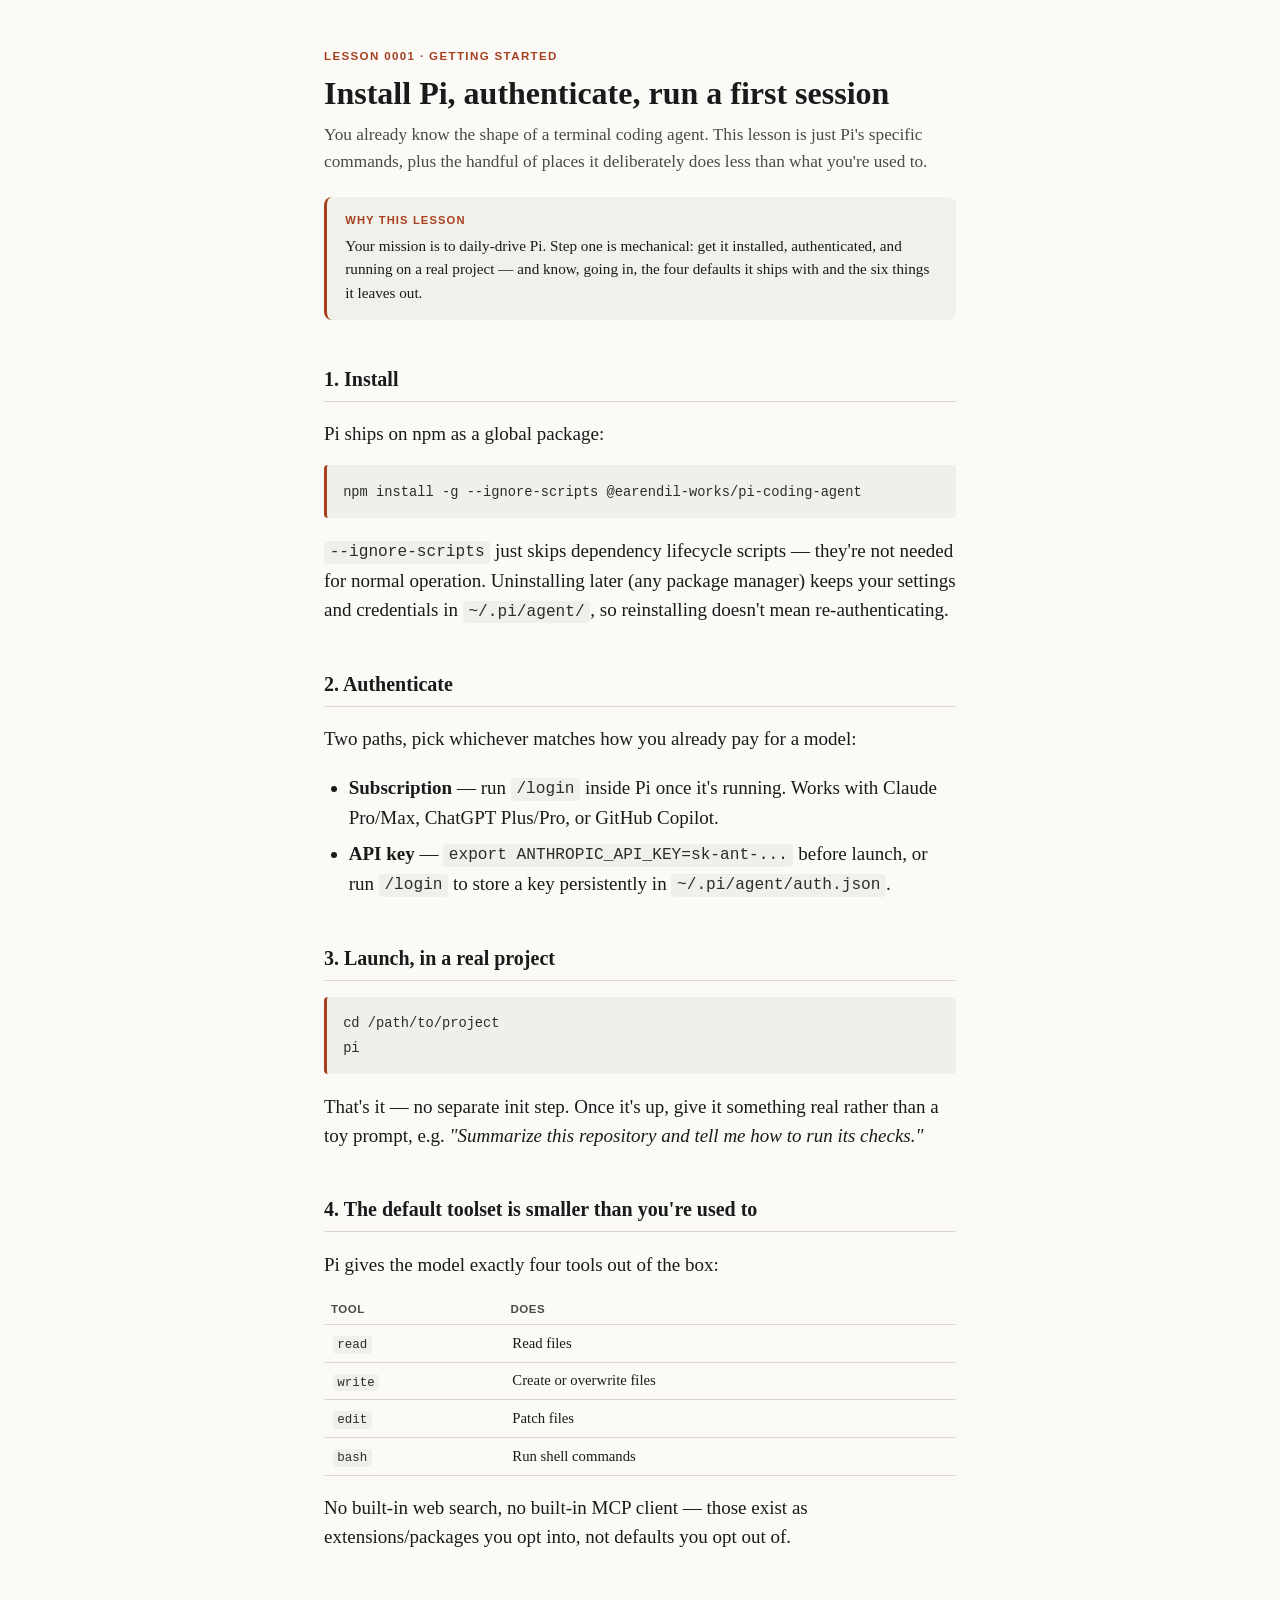
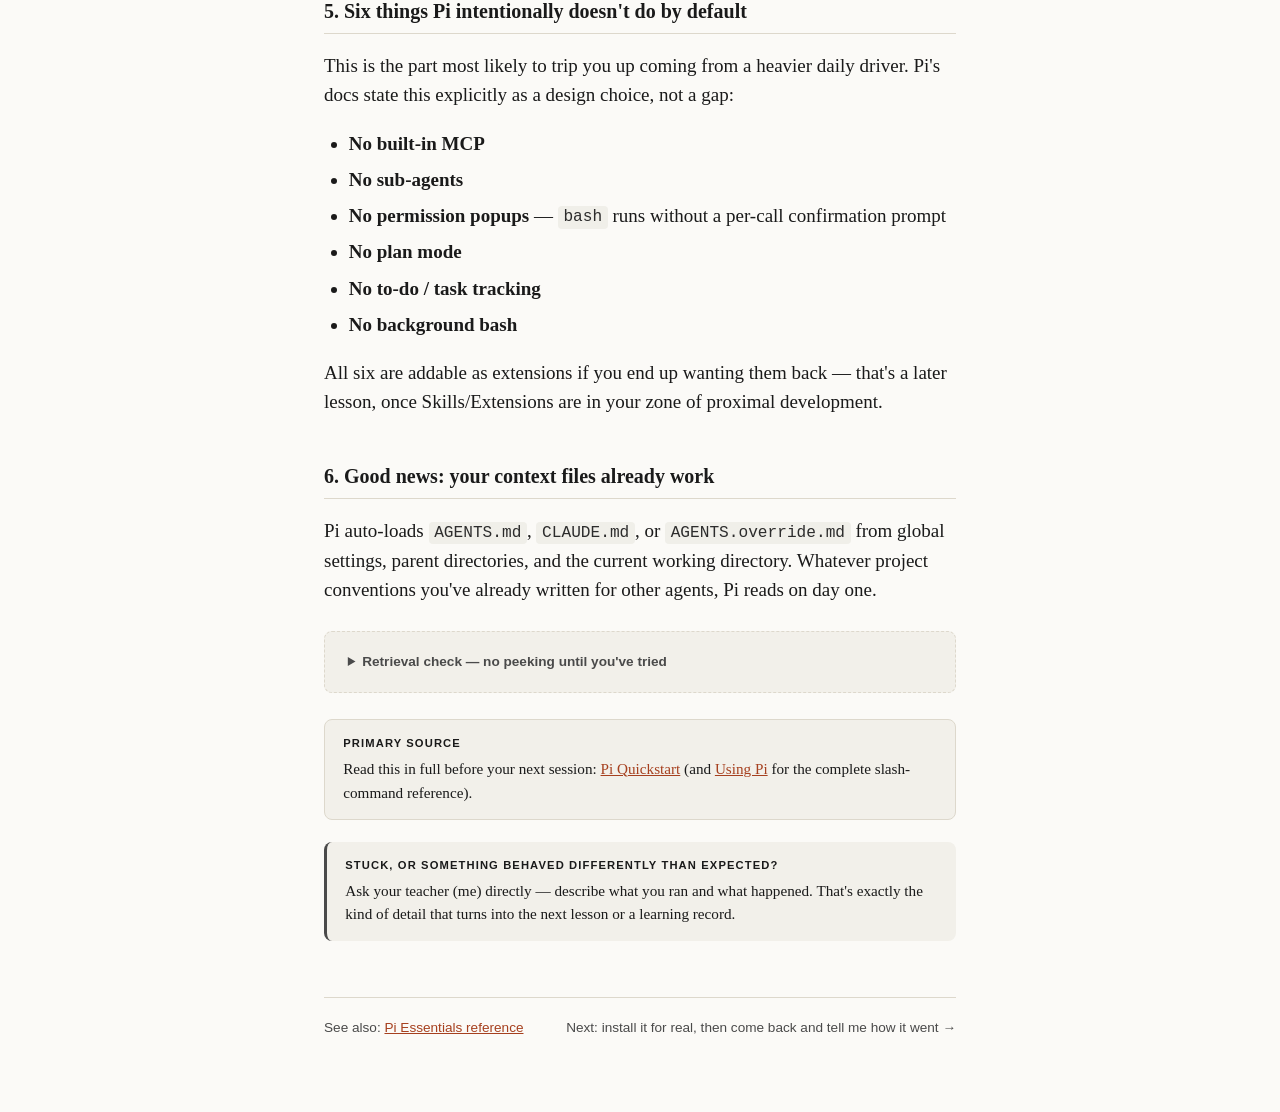
==== lessons/0001-install-and-first-session.html @ 6e492a88 "Initial commit: Pi teaching workspace and project scaffold Co-Authored-By: Claude Sonnet 5 <noreply@" ====
<!doctype html>
<html lang="en">
<head>
<meta charset="utf-8">
<meta name="viewport" content="width=device-width, initial-scale=1">
<title>Lesson 0001 — Install & First Session</title>
<link rel="stylesheet" href="../assets/style.css">
</head>
<body>
<article class="page">
  <div class="kicker">Lesson 0001 · Getting started</div>
  <h1>Install Pi, authenticate, run a first session</h1>
  <p class="lede">You already know the shape of a terminal coding agent. This lesson is just Pi's specific commands, plus the handful of places it deliberately does less than what you're used to.</p>

  <div class="box box-mission">
    <span class="box-label">Why this lesson</span>
    Your mission is to daily-drive Pi. Step one is mechanical: get it installed, authenticated, and running on a real project — and know, going in, the four defaults it ships with and the six things it leaves out.
  </div>

  <h2>1. Install</h2>
  <p>Pi ships on npm as a global package:</p>
  <pre><code>npm install -g --ignore-scripts @earendil-works/pi-coding-agent</code></pre>
  <p><code>--ignore-scripts</code> just skips dependency lifecycle scripts — they're not needed for normal operation. Uninstalling later (any package manager) keeps your settings and credentials in <code>~/.pi/agent/</code>, so reinstalling doesn't mean re-authenticating.</p>

  <h2>2. Authenticate</h2>
  <p>Two paths, pick whichever matches how you already pay for a model:</p>
  <ul>
    <li><strong>Subscription</strong> — run <code>/login</code> inside Pi once it's running. Works with Claude Pro/Max, ChatGPT Plus/Pro, or GitHub Copilot.</li>
    <li><strong>API key</strong> — <code>export ANTHROPIC_API_KEY=sk-ant-...</code> before launch, or run <code>/login</code> to store a key persistently in <code>~/.pi/agent/auth.json</code>.</li>
  </ul>

  <h2>3. Launch, in a real project</h2>
  <pre><code>cd /path/to/project
pi</code></pre>
  <p>That's it — no separate init step. Once it's up, give it something real rather than a toy prompt, e.g. <em>"Summarize this repository and tell me how to run its checks."</em></p>

  <h2>4. The default toolset is smaller than you're used to</h2>
  <p>Pi gives the model exactly four tools out of the box:</p>
  <table>
    <tr><th>Tool</th><th>Does</th></tr>
    <tr><td><code>read</code></td><td>Read files</td></tr>
    <tr><td><code>write</code></td><td>Create or overwrite files</td></tr>
    <tr><td><code>edit</code></td><td>Patch files</td></tr>
    <tr><td><code>bash</code></td><td>Run shell commands</td></tr>
  </table>
  <p>No built-in web search, no built-in MCP client — those exist as extensions/packages you opt into, not defaults you opt out of.</p>

  <h2>5. Six things Pi intentionally doesn't do by default</h2>
  <p>This is the part most likely to trip you up coming from a heavier daily driver. Pi's docs state this explicitly as a design choice, not a gap:</p>
  <ul>
    <li><strong>No built-in MCP</strong></li>
    <li><strong>No sub-agents</strong></li>
    <li><strong>No permission popups</strong> — <code>bash</code> runs without a per-call confirmation prompt</li>
    <li><strong>No plan mode</strong></li>
    <li><strong>No to-do / task tracking</strong></li>
    <li><strong>No background bash</strong></li>
  </ul>
  <p>All six are addable as extensions if you end up wanting them back — that's a later lesson, once Skills/Extensions are in your zone of proximal development.</p>

  <h2>6. Good news: your context files already work</h2>
  <p>Pi auto-loads <code>AGENTS.md</code>, <code>CLAUDE.md</code>, or <code>AGENTS.override.md</code> from global settings, parent directories, and the current working directory. Whatever project conventions you've already written for other agents, Pi reads on day one.</p>

  <details class="recall">
    <summary>Retrieval check — no peeking until you've tried</summary>
    <p>Without scrolling up: name Pi's four default tools, then name three of the six things it omits by default.</p>
    <div class="answer">
      Tools: <code>read</code>, <code>write</code>, <code>edit</code>, <code>bash</code>.<br>
      Omitted (any three): MCP, sub-agents, permission popups, plan mode, to-dos, background bash.
    </div>
  </details>

  <div class="box box-source">
    <span class="box-label">Primary source</span>
    Read this in full before your next session: <a href="https://pi.dev/docs/latest/quickstart.md">Pi Quickstart</a> (and <a href="https://pi.dev/docs/latest/usage.md">Using Pi</a> for the complete slash-command reference).
  </div>

  <div class="box box-ask">
    <span class="box-label">Stuck, or something behaved differently than expected?</span>
    Ask your teacher (me) directly — describe what you ran and what happened. That's exactly the kind of detail that turns into the next lesson or a learning record.
  </div>

  <footer class="lesson-nav">
    <span>See also: <a href="../reference/pi-essentials.html">Pi Essentials reference</a></span>
    <span>Next: install it for real, then come back and tell me how it went →</span>
  </footer>
</article>
</body>
</html>
---- assets/style.css ----
/* Shared stylesheet for the Pi teaching workspace: lessons/*.html and reference/*.html */

:root {
  --ink: #1a1a1a;
  --ink-soft: #4a4a4a;
  --paper: #fbfaf7;
  --paper-raised: #f2f0ea;
  --rule: #ddd8cc;
  --accent: #a6401f;
  --accent-soft: #c9d6c4;
  --code-bg: #f0efe9;
  --code-ink: #2c2c2c;
}

@media (prefers-color-scheme: dark) {
  :root {
    --ink: #e8e4d8;
    --ink-soft: #b8b3a3;
    --paper: #1c1b18;
    --paper-raised: #242320;
    --rule: #3a382f;
    --accent: #e0784a;
    --accent-soft: #3a4536;
    --code-bg: #242320;
    --code-ink: #e8e4d8;
  }
}

* { box-sizing: border-box; }

body {
  margin: 0;
  padding: 0;
  background: var(--paper);
  color: var(--ink);
  font-family: "Palatino Linotype", Palatino, "Book Antiqua", Georgia, serif;
  font-size: 19px;
  line-height: 1.55;
}

.page {
  max-width: 680px;
  margin: 0 auto;
  padding: 3rem 1.5rem 5rem;
}

.kicker {
  font-family: -apple-system, "Segoe UI", sans-serif;
  font-size: 0.72rem;
  letter-spacing: 0.12em;
  text-transform: uppercase;
  color: var(--accent);
  font-weight: 600;
  margin-bottom: 0.5rem;
}

h1 {
  font-size: 2rem;
  line-height: 1.2;
  margin: 0 0 0.3em;
}

h2 {
  font-size: 1.25rem;
  margin: 2.2em 0 0.6em;
  padding-bottom: 0.3em;
  border-bottom: 1px solid var(--rule);
}

h3 {
  font-size: 1.05rem;
  margin: 1.6em 0 0.5em;
}

p { margin: 0.9em 0; }

.lede {
  font-size: 1.08rem;
  color: var(--ink-soft);
  margin-top: 0;
}

a { color: var(--accent); text-decoration-thickness: 1px; }
a:hover { text-decoration-thickness: 2px; }

code, pre {
  font-family: "SF Mono", Menlo, Consolas, monospace;
  font-size: 0.85em;
  background: var(--code-bg);
  color: var(--code-ink);
  border-radius: 4px;
}

code { padding: 0.15em 0.35em; }

pre {
  padding: 0.9em 1em;
  overflow-x: auto;
  line-height: 1.5;
  border-left: 3px solid var(--accent);
}
pre code { padding: 0; background: none; }

table {
  width: 100%;
  border-collapse: collapse;
  font-size: 0.92rem;
  margin: 1em 0;
}
th, td {
  text-align: left;
  padding: 0.45em 0.6em;
  border-bottom: 1px solid var(--rule);
  vertical-align: top;
}
th {
  font-family: -apple-system, "Segoe UI", sans-serif;
  font-size: 0.72rem;
  letter-spacing: 0.05em;
  text-transform: uppercase;
  color: var(--ink-soft);
}

/* Callout boxes */
.box {
  border-radius: 8px;
  padding: 1em 1.2em;
  margin: 1.4em 0;
  font-size: 0.95rem;
}

.box-mission {
  background: var(--paper-raised);
  border-left: 3px solid var(--accent);
}
.box-mission .box-label { color: var(--accent); }

.box-source {
  background: var(--paper-raised);
  border: 1px solid var(--rule);
}

.box-ask {
  background: var(--paper-raised);
  border-left: 3px solid var(--ink-soft);
}

.box-label {
  font-family: -apple-system, "Segoe UI", sans-serif;
  font-size: 0.7rem;
  letter-spacing: 0.1em;
  text-transform: uppercase;
  font-weight: 700;
  display: block;
  margin-bottom: 0.4em;
}

/* Retrieval / quiz widgets */
.recall {
  background: var(--paper-raised);
  border: 1px dashed var(--rule);
  border-radius: 8px;
  padding: 1em 1.2em;
  margin: 1.4em 0;
}
.recall summary {
  cursor: pointer;
  font-family: -apple-system, "Segoe UI", sans-serif;
  font-size: 0.85rem;
  font-weight: 600;
  color: var(--ink-soft);
}
.recall[open] summary { margin-bottom: 0.6em; }
.recall .answer {
  padding-top: 0.6em;
  border-top: 1px solid var(--rule);
}

footer.lesson-nav {
  margin-top: 3.5rem;
  padding-top: 1.2rem;
  border-top: 1px solid var(--rule);
  font-family: -apple-system, "Segoe UI", sans-serif;
  font-size: 0.85rem;
  color: var(--ink-soft);
  display: flex;
  justify-content: space-between;
  gap: 1rem;
  flex-wrap: wrap;
}

.citation {
  font-size: 0.8em;
  color: var(--ink-soft);
  vertical-align: super;
}

ul, ol { padding-left: 1.3em; }
li { margin: 0.35em 0; }
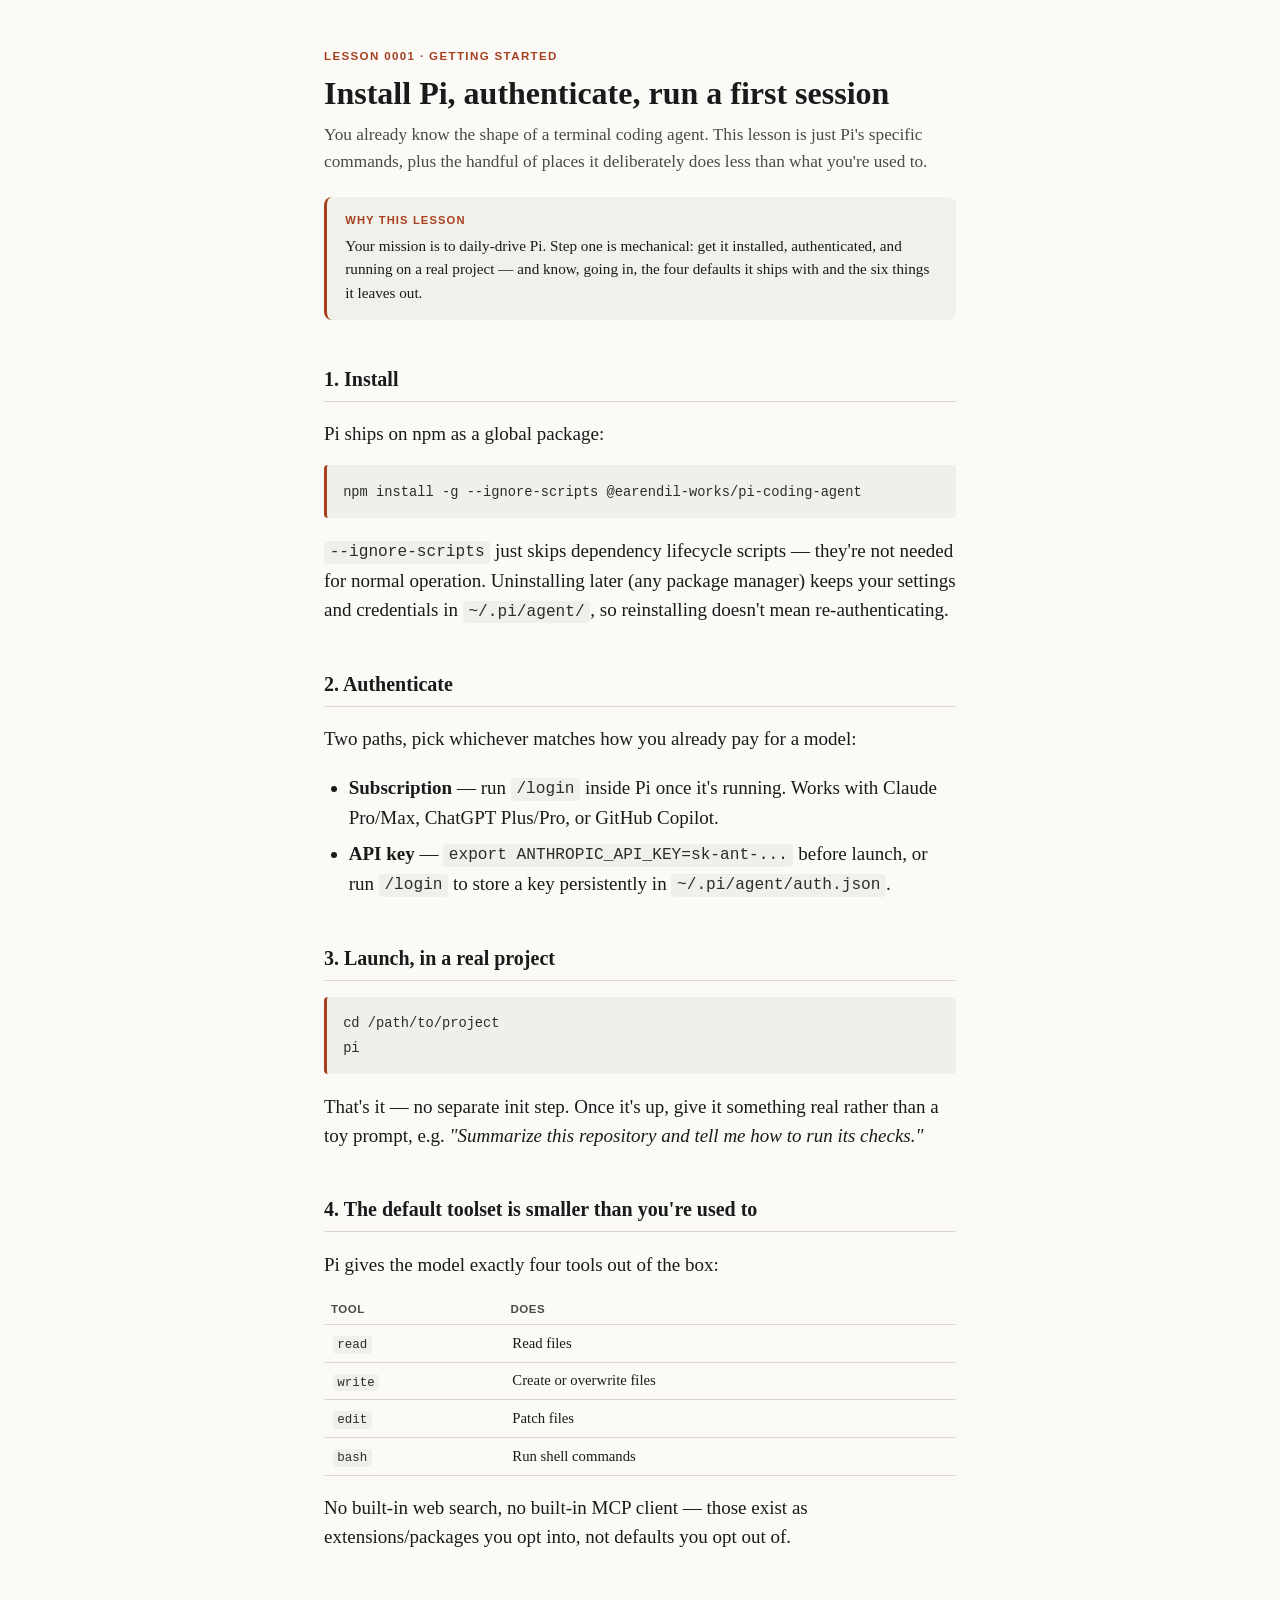
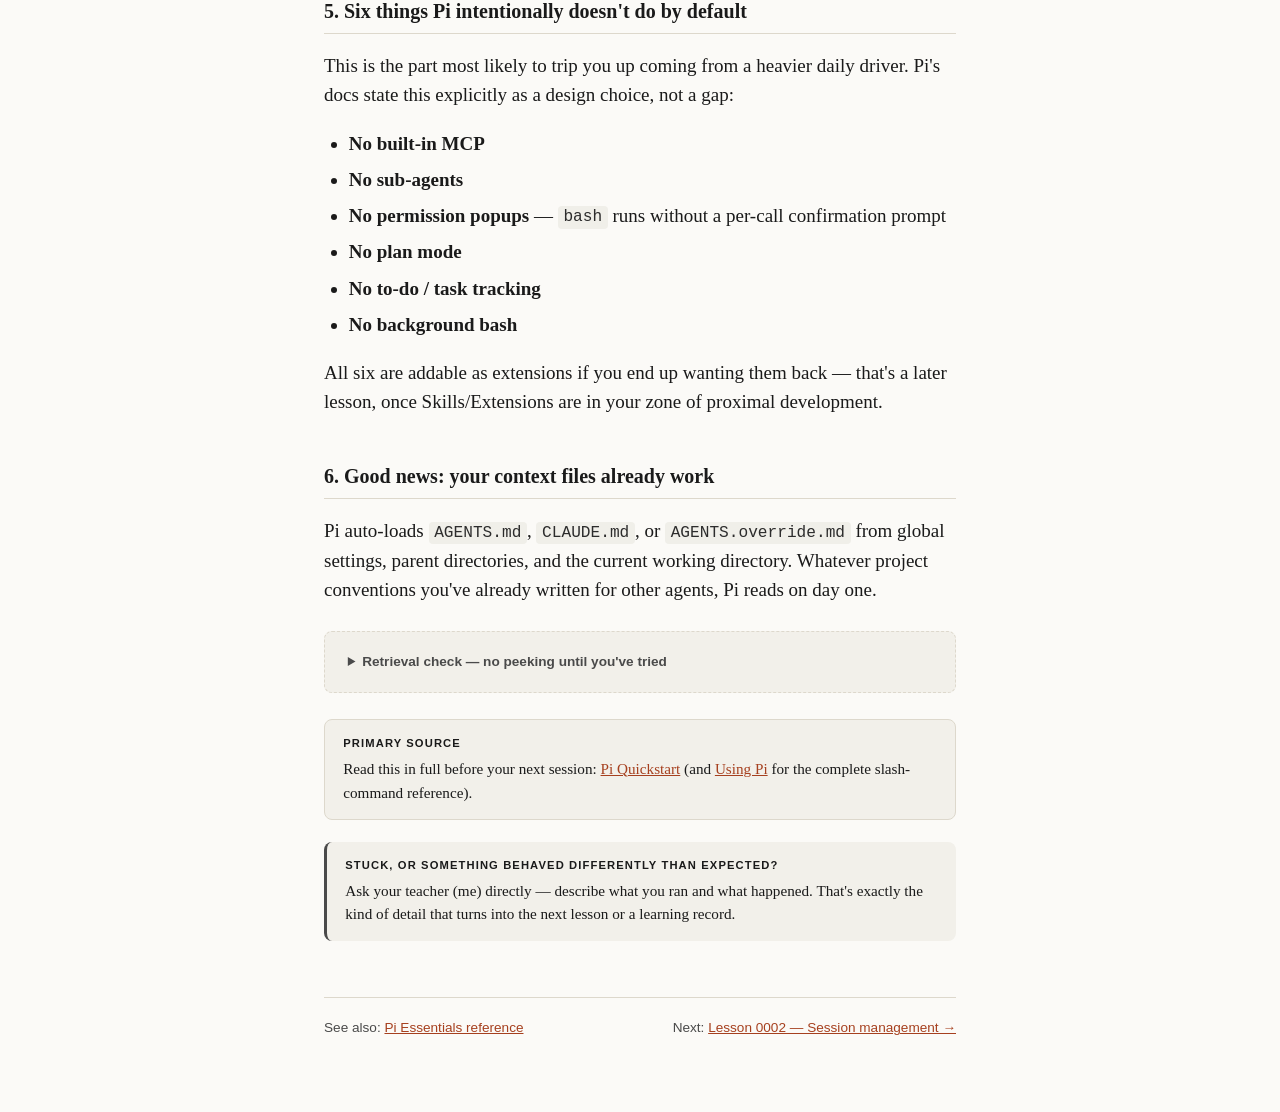
==== commit 5f7a4935: "Add Lesson 0002: session management (tree/fork/clone/compaction)" ====
--- a/lessons/0001-install-and-first-session.html
+++ b/lessons/0001-install-and-first-session.html
@@ -81,7 +81,7 @@
 
   <footer class="lesson-nav">
     <span>See also: <a href="../reference/pi-essentials.html">Pi Essentials reference</a></span>
-    <span>Next: install it for real, then come back and tell me how it went →</span>
+    <span>Next: <a href="0002-session-management.html">Lesson 0002 — Session management →</a></span>
   </footer>
 </article>
 </body>
